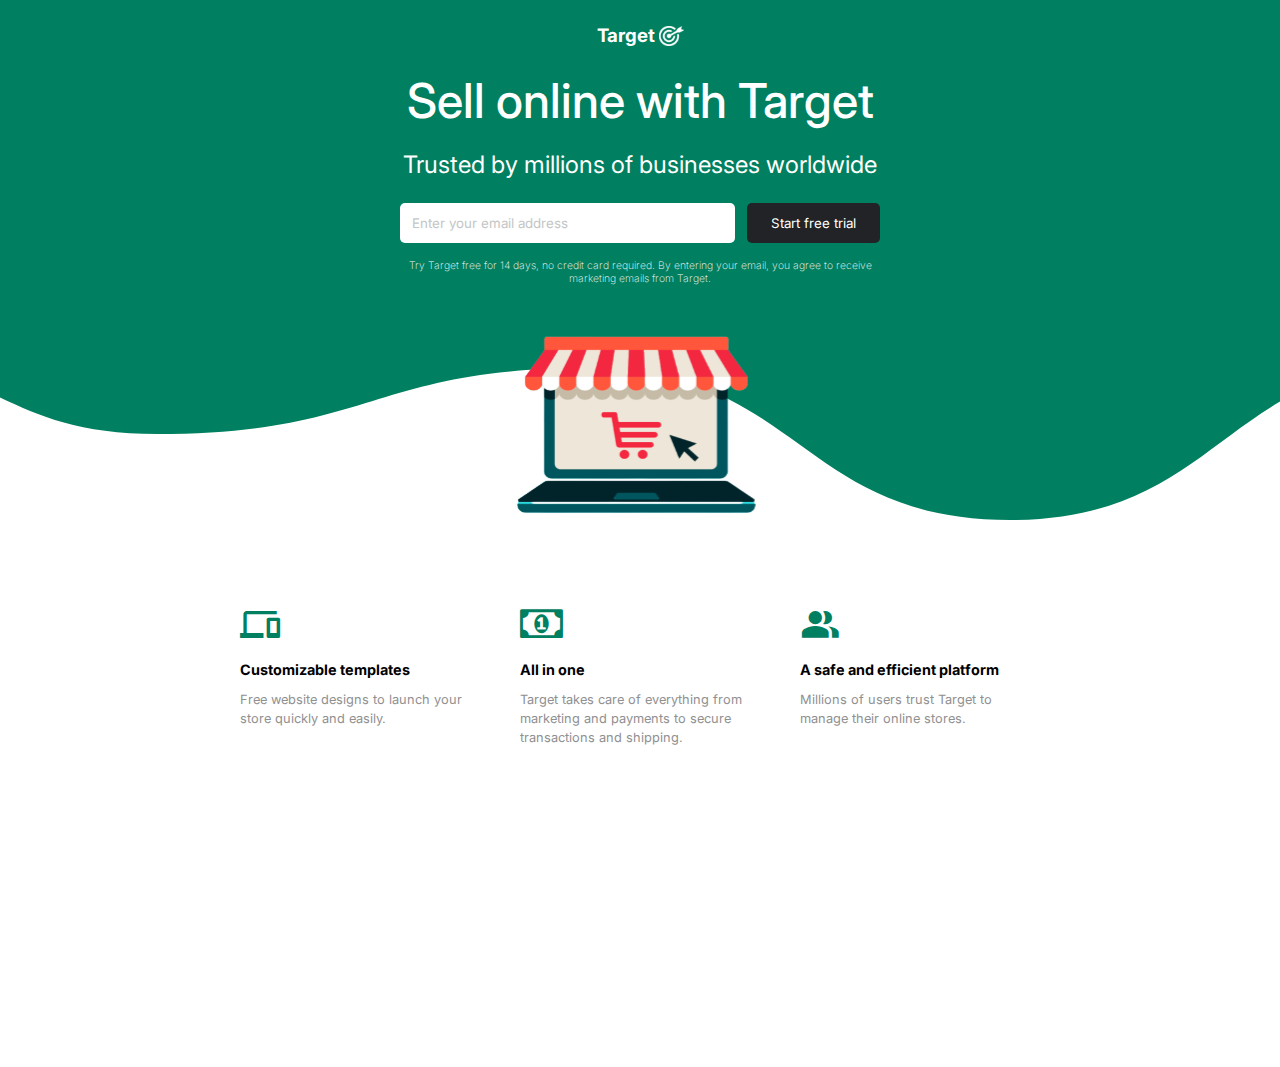
==== landing_page01/index.html @ 0d2db014 "feat: CSS da seção beneficios no conteudo principal" ====
<!DOCTYPE html>
<html lang="pt-br">
<head>
  <!-- Main Configs -->
  <meta charset="UTF-8">
  <meta name="viewport" content="width=device-width, initial-scale=1.0">
  <meta name="author" content="Rafael Queiroz">
  <meta name="description" content="Landing Page 01 criada para curso de Full Stack da Digital College">
  <title>Landing Page 01</title>

  <!-- Fonts -->
  <link rel="preconnect" href="https://fonts.googleapis.com">
  <link rel="preconnect" href="https://fonts.gstatic.com" crossorigin>
  <link href="https://fonts.googleapis.com/css2?family=Inter:wght@200;400;500;700&display=swap" rel="stylesheet">

  <!-- Styles -->
  <link rel="stylesheet" href="./assets/icons/style.css">
  <link rel="stylesheet" href="./assets/css/main.css">
</head>
<body>

  <!-- HEADER CONTENT -->
  <header>
    <div class="bg-container">
      <div class="maxWidth">
        <div class="header_mainLogo">
          <h3>Target</h3>
          <img src="./assets/images/logo_white.svg" alt="">
        </div>
        <h1>Sell online with Target</h1>
        <h2>Trusted by millions of businesses worldwide</h2>
        <div class="user_info">
          <input type="mail" id="header_usermail" placeholder="Enter your email address">
          <button class="cta header_btn">Start free trial</button>
        </div>
        <p class="header_subtitle">Try Target free for 14 days, no credit card required. By entering your email, you agree to receive marketing emails from Target.</p>
        <img src="./assets/images/heroBanner.svg" alt="A computer with a picture of a market cart on it" class="hero_banner">
      </div>
    </div>
  </header>

  <main>

    <!-- BENEFITS CONTENT -->
    <section class="main_maxWidth main_benefits">
      <div class="benefits_container">
        <div>
          <span class="icon-devices"></span>
        </div>
        <h3 class="benefits_title">Customizable templates</h3>
        <p class="benefits_text">Free website designs to launch your store quickly and easily.</p>
      </div>

      <div class="benefits_container">
        <div>
          <span class="icon-money"></span>
        </div>
        <h3 class="benefits_title">All in one</h3>
        <p class="benefits_text">Target takes care of everything from marketing and payments to secure transactions and shipping.</p>
      </div>

      <div class="benefits_container">
        <div>
          <span class="icon-people_alt"></span>
        </div>
        <h3 class="benefits_title">A safe and efficient platform</h3>
        <p class="benefits_text">Millions of users trust Target to manage their online stores.</p>
      </div>
    </section>
  </main>
</body>
</html>
---- landing_page01/assets/icons/style.css ----
@font-face {
  font-family: 'icomoon';
  src:  url('fonts/icomoon.eot?i6n0c3');
  src:  url('fonts/icomoon.eot?i6n0c3#iefix') format('embedded-opentype'),
    url('fonts/icomoon.ttf?i6n0c3') format('truetype'),
    url('fonts/icomoon.woff?i6n0c3') format('woff'),
    url('fonts/icomoon.svg?i6n0c3#icomoon') format('svg');
  font-weight: normal;
  font-style: normal;
  font-display: block;
}

[class^="icon-"], [class*=" icon-"] {
  /* use !important to prevent issues with browser extensions that change fonts */
  font-family: 'icomoon' !important;
  speak: never;
  font-style: normal;
  font-weight: normal;
  font-variant: normal;
  text-transform: none;
  line-height: 1;

  /* Better Font Rendering =========== */
  -webkit-font-smoothing: antialiased;
  -moz-osx-font-smoothing: grayscale;
}

.icon-money:before {
  content: "\e900";
}
.icon-people_alt:before {
  content: "\e901";
}
.icon-devices:before {
  content: "\e902";
}
.icon-phonelink:before {
  content: "\e902";
}
---- landing_page01/assets/css/main.css ----
:root {
  --primary-color: #008060;
  --secondary-color: #212326;
  --tertiary-color: #ffffff;
}

* {
  font-family: "Inter", sans-serif;
  box-sizing: border-box;
  padding: 0;
  margin: 0;
}

body {
  margin-bottom: 20rem;
}

.maxWidth {
  max-width: 40rem;
  margin: auto;
}

.main_maxWidth {
  max-width: 50rem;
  margin: auto;
}

h1 {
  font-size: 3em;
  font-weight: 500;
  margin-bottom: 1.25rem;
}

h2 {
  font-weight: 400;
  margin-bottom: 1.5rem;
}

.cta {
  padding: 0.75rem 1.5rem;
  border-radius: 5px;
  border: none;
  color: var(--tertiary-color);
  cursor: pointer;
}

.cta:hover {
  background-color: color-mix(
    in srgb,
    var(--secondary-color),
    var(--tertiary-color) 15%
  );
}

.cta:active {
  background-color: color-mix(
    in srgb,
    var(--secondary-color),
    var(--tertiary-color) 5%
  );
}

/* HEADER -------------------------------------------------------- */

.bg-container {
  top: -2px;
  background-image: url('data:image/svg+xml;utf8,<svg viewBox="0 0 1519 500" xmlns="http://www.w3.org/2000/svg" xmlns:xlink="http://www.w3.org/1999/xlink"><path fill="rgba(0, 128, 96, 1)" d="M 0 345 C 149.5 345 149.5 414 299 414 L 299 414 L 299 0 L 0 0 Z" stroke-width="0"></path> <path fill="rgba(0, 128, 96, 1)" d="M 298 414 C 504 414 504 351 710 351 L 710 351 L 710 0 L 298 0 Z" stroke-width="0"></path> <path fill="rgba(0, 128, 96, 1)" d="M 709 351 C 911 351 911 496 1113 496 L 1113 496 L 1113 0 L 709 0 Z" stroke-width="0"></path><path fill="rgba(0, 128, 96, 1)" d="M 1112 496 C 1315.5 496 1315.5 345 1519 345 L 1519 345 L 1519 0 L 1112 0 Z" stroke-width="0"></path></svg>');
  max-width: 1540px;
  margin: auto;
  background-size: cover;
  background-position: top center;
  background-repeat: no-repeat;
}

header {
  text-align: center;
  color: var(--tertiary-color);
}

.header_mainLogo {
  display: flex;
  align-items: center;
  justify-content: center;
  padding: 1.5rem;
  gap: 0.25em;
}

.header_mainLogo img {
  display: inline-block;
  height: 1.25rem;
}

.user_info {
  display: flex;
  max-width: 75%;
  margin: auto;
  gap: 0.75rem;
  margin-bottom: 1rem;
}

#header_usermail {
  flex-grow: 1;
  padding: 0.5rem 0.75rem;
  outline: none;
  border: none;
  border-radius: 5px;
}

input::placeholder {
  color: #c4c6c6;
}

.header_btn {
  background-color: var(--secondary-color);
}

.header_subtitle {
  max-width: 75%;
  margin: auto;
  font-size: 0.65em;
  font-weight: 200;
  margin-bottom: 3rem;
}

.hero_banner {
  display: block;
  width: 50%;
  margin: auto;
}

/* MAIN -------------------------------------------------------- */
/* BENEFITS -------------------------------------------------------- */

.main_benefits {
  display: flex;
  gap: 2.5rem;
  margin-top: 5rem;
}

.main_benefits > .benefits_container {
  flex: 1 0 0%;
}

span[class^="icon-"] {
  font-size: 2.5rem;
  color: var(--primary-color);
}

.benefits_title {
  font-size: 0.9rem;
  margin: 1rem 0 0.75rem;
}

.benefits_text {
  font-size: 0.8rem;
  color: #8f9091;
  line-height: 1.5;
}
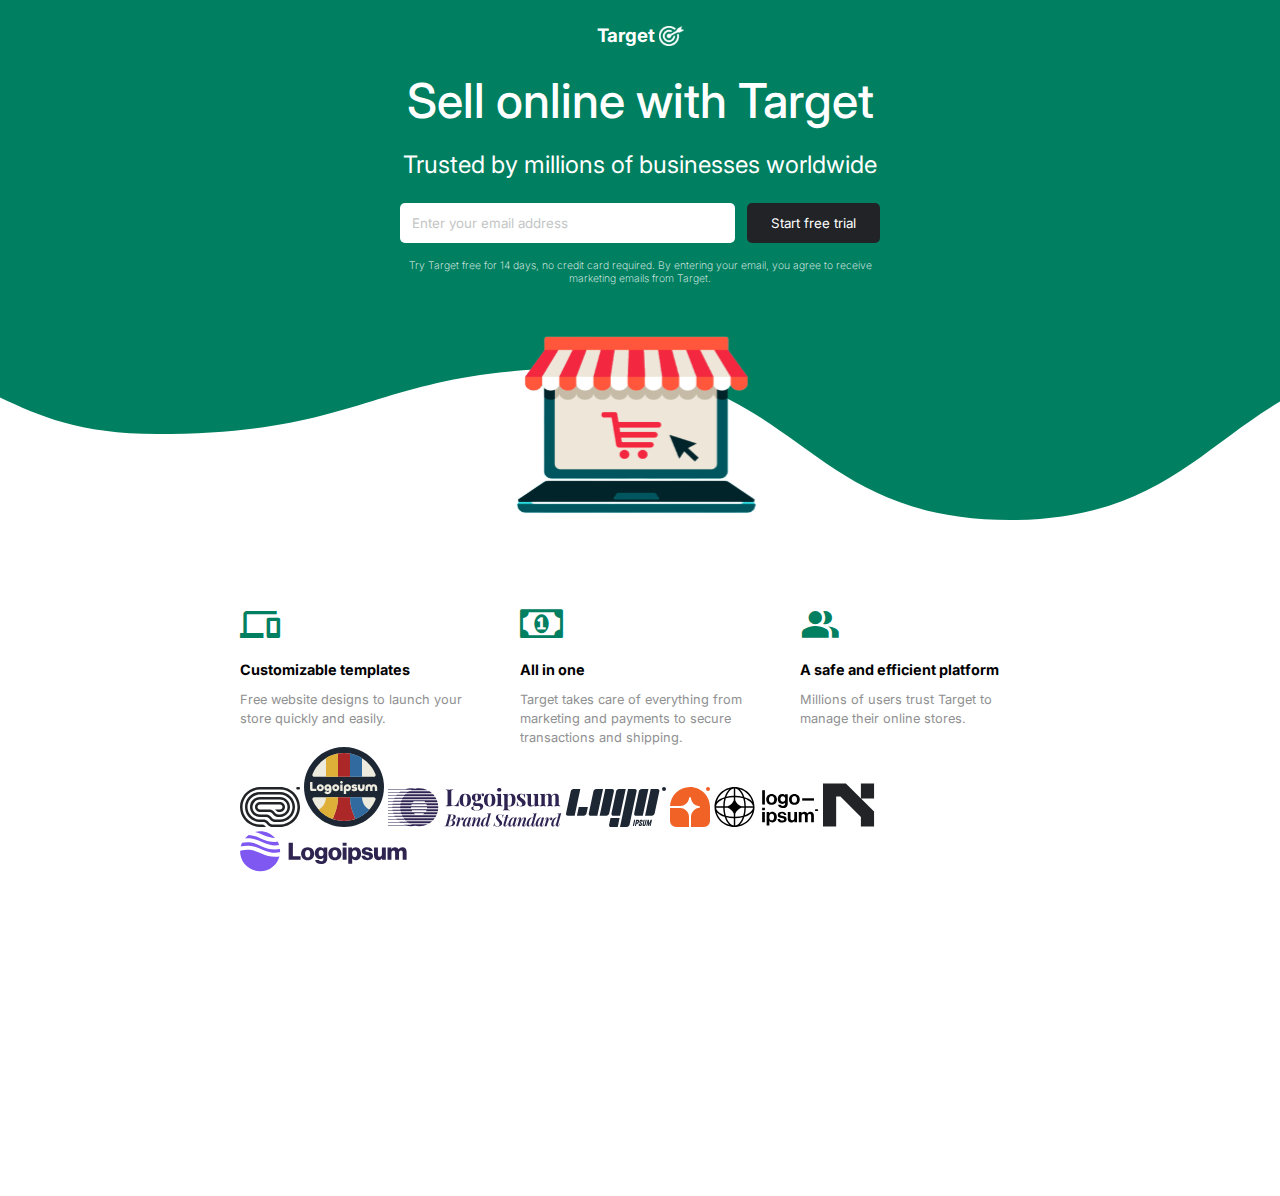
==== commit 89bb6320: "feat: HTML do conteudo principal, seção parceiros" ====
--- a/landing_page01/index.html
+++ b/landing_page01/index.html
@@ -67,6 +67,20 @@
         <p class="benefits_text">Millions of users trust Target to manage their online stores.</p>
       </div>
     </section>
+
+    <!-- PARTNERS LOGOS -->
+    <section class="main_maxWidth">
+      <div class="main_partners">
+        <img src="./assets/images/random_logo_1.svg" alt="" class="partners_logo">
+        <img src="./assets/images/random_logo_2.svg" alt="" class="partners_logo">
+        <img src="./assets/images/random_logo_3.svg" alt="" class="partners_logo">
+        <img src="./assets/images/random_logo_4.svg" alt="" class="partners_logo">
+        <img src="./assets/images/random_logo_5.svg" alt="" class="partners_logo">
+        <img src="./assets/images/random_logo_6.svg" alt="" class="partners_logo">
+        <img src="./assets/images/random_logo_7.svg" alt="" class="partners_logo">
+        <img src="./assets/images/random_logo_8.svg" alt="" class="partners_logo">
+      </div>
+    </section>
   </main>
 </body>
 </html>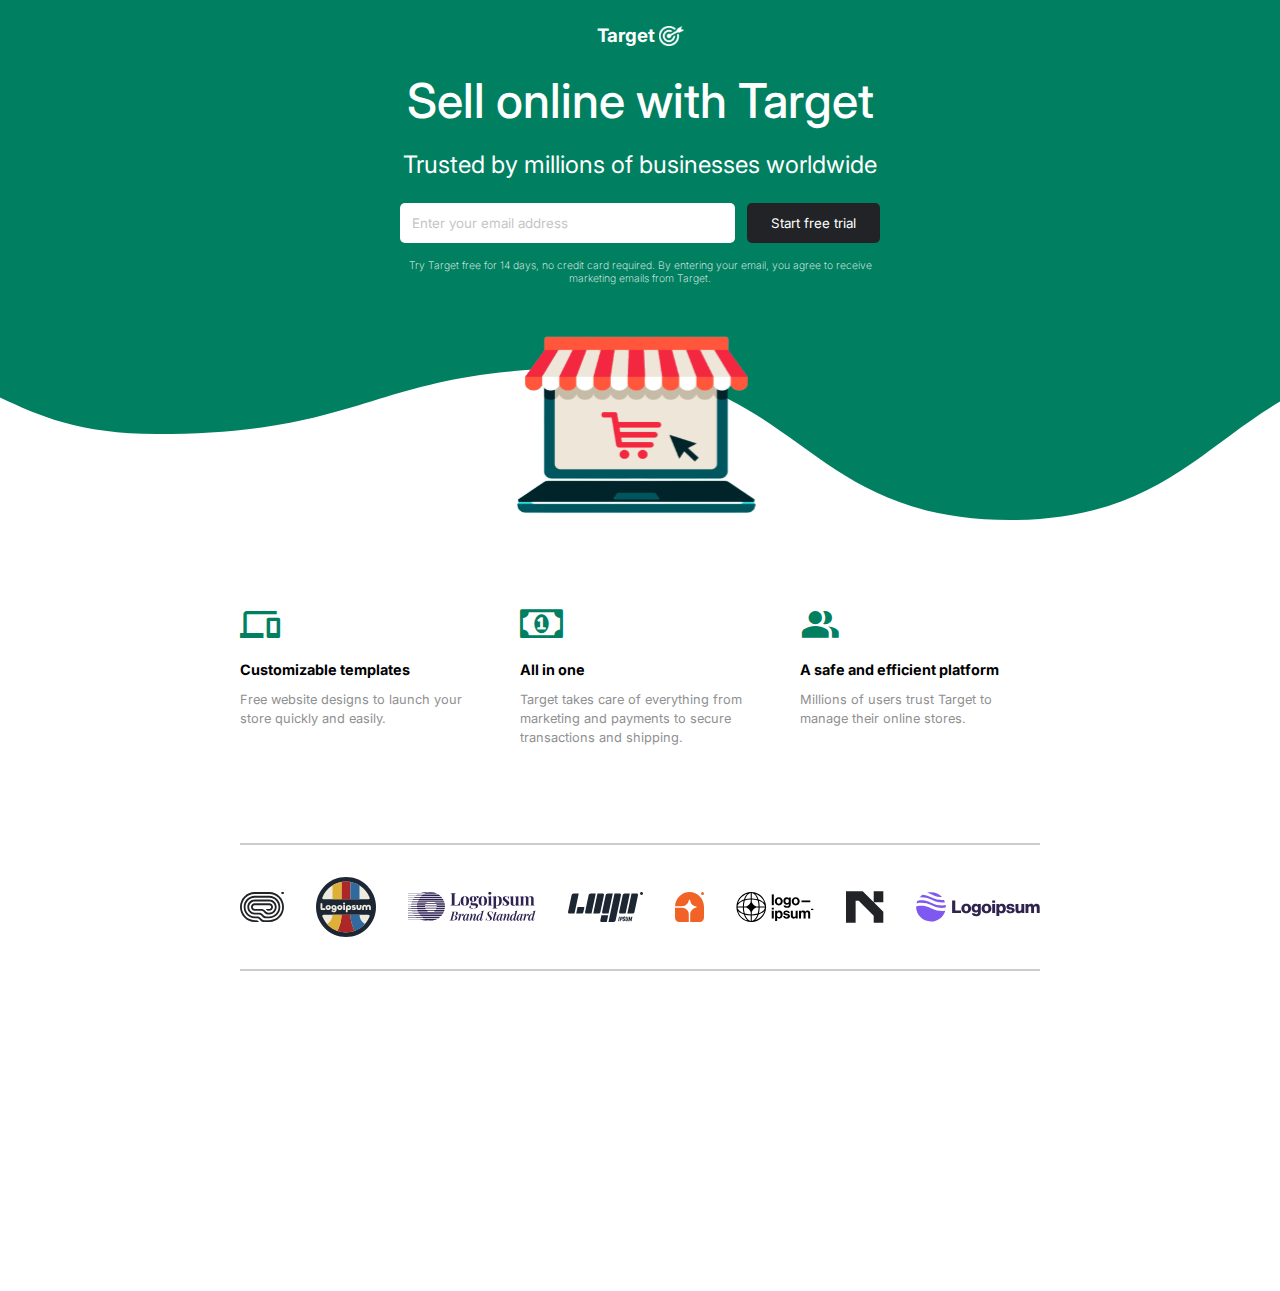
==== commit 580cfeef: "feat: CSS do conteudo principal, seção parceiros" ====
--- a/landing_page01/index.html
+++ b/landing_page01/index.html
@@ -69,16 +69,32 @@
     </section>
 
     <!-- PARTNERS LOGOS -->
-    <section class="main_maxWidth">
+    <section class="main_maxWidth partners_container">
       <div class="main_partners">
-        <img src="./assets/images/random_logo_1.svg" alt="" class="partners_logo">
-        <img src="./assets/images/random_logo_2.svg" alt="" class="partners_logo">
-        <img src="./assets/images/random_logo_3.svg" alt="" class="partners_logo">
-        <img src="./assets/images/random_logo_4.svg" alt="" class="partners_logo">
-        <img src="./assets/images/random_logo_5.svg" alt="" class="partners_logo">
-        <img src="./assets/images/random_logo_6.svg" alt="" class="partners_logo">
-        <img src="./assets/images/random_logo_7.svg" alt="" class="partners_logo">
-        <img src="./assets/images/random_logo_8.svg" alt="" class="partners_logo">
+        <div class="partner_content">
+          <img src="./assets/images/random_logo_1.svg" alt="" class="partners_logo">
+        </div>
+        <div class="partner_content">
+          <img src="./assets/images/random_logo_2.svg" alt="" class="partners_logo">
+        </div>
+        <div class="partner_content">
+          <img src="./assets/images/random_logo_3.svg" alt="" class="partners_logo">
+        </div>
+        <div class="partner_content">
+          <img src="./assets/images/random_logo_4.svg" alt="" class="partners_logo">
+        </div>
+        <div class="partner_content">
+          <img src="./assets/images/random_logo_5.svg" alt="" class="partners_logo">
+        </div>
+        <div class="partner_content">
+          <img src="./assets/images/random_logo_6.svg" alt="" class="partners_logo">
+        </div>
+        <div class="partner_content">
+          <img src="./assets/images/random_logo_7.svg" alt="" class="partners_logo">
+        </div>
+        <div class="partner_content">
+          <img src="./assets/images/random_logo_8.svg" alt="" class="partners_logo">
+        </div>
       </div>
     </section>
   </main>
--- a/landing_page01/assets/css/main.css
+++ b/landing_page01/assets/css/main.css
@@ -156,3 +156,28 @@
   color: #8f9091;
   line-height: 1.5;
 }
+
+/* PARTNERS -------------------------------------------------------- */
+
+.partners_container {
+  border-top: 2px solid #ccc;
+  border-bottom: 2px solid #ccc;
+  margin-top: 6rem;
+}
+
+.main_partners {
+  display: flex;
+  gap: 2rem;
+  align-items: center;
+  justify-content: space-between;
+  padding: 2rem 0;
+}
+
+.partner_content img {
+  display: block;
+  width: 100%;
+}
+
+.main_partners > .partner_content {
+  flex: 0 1 auto;
+}
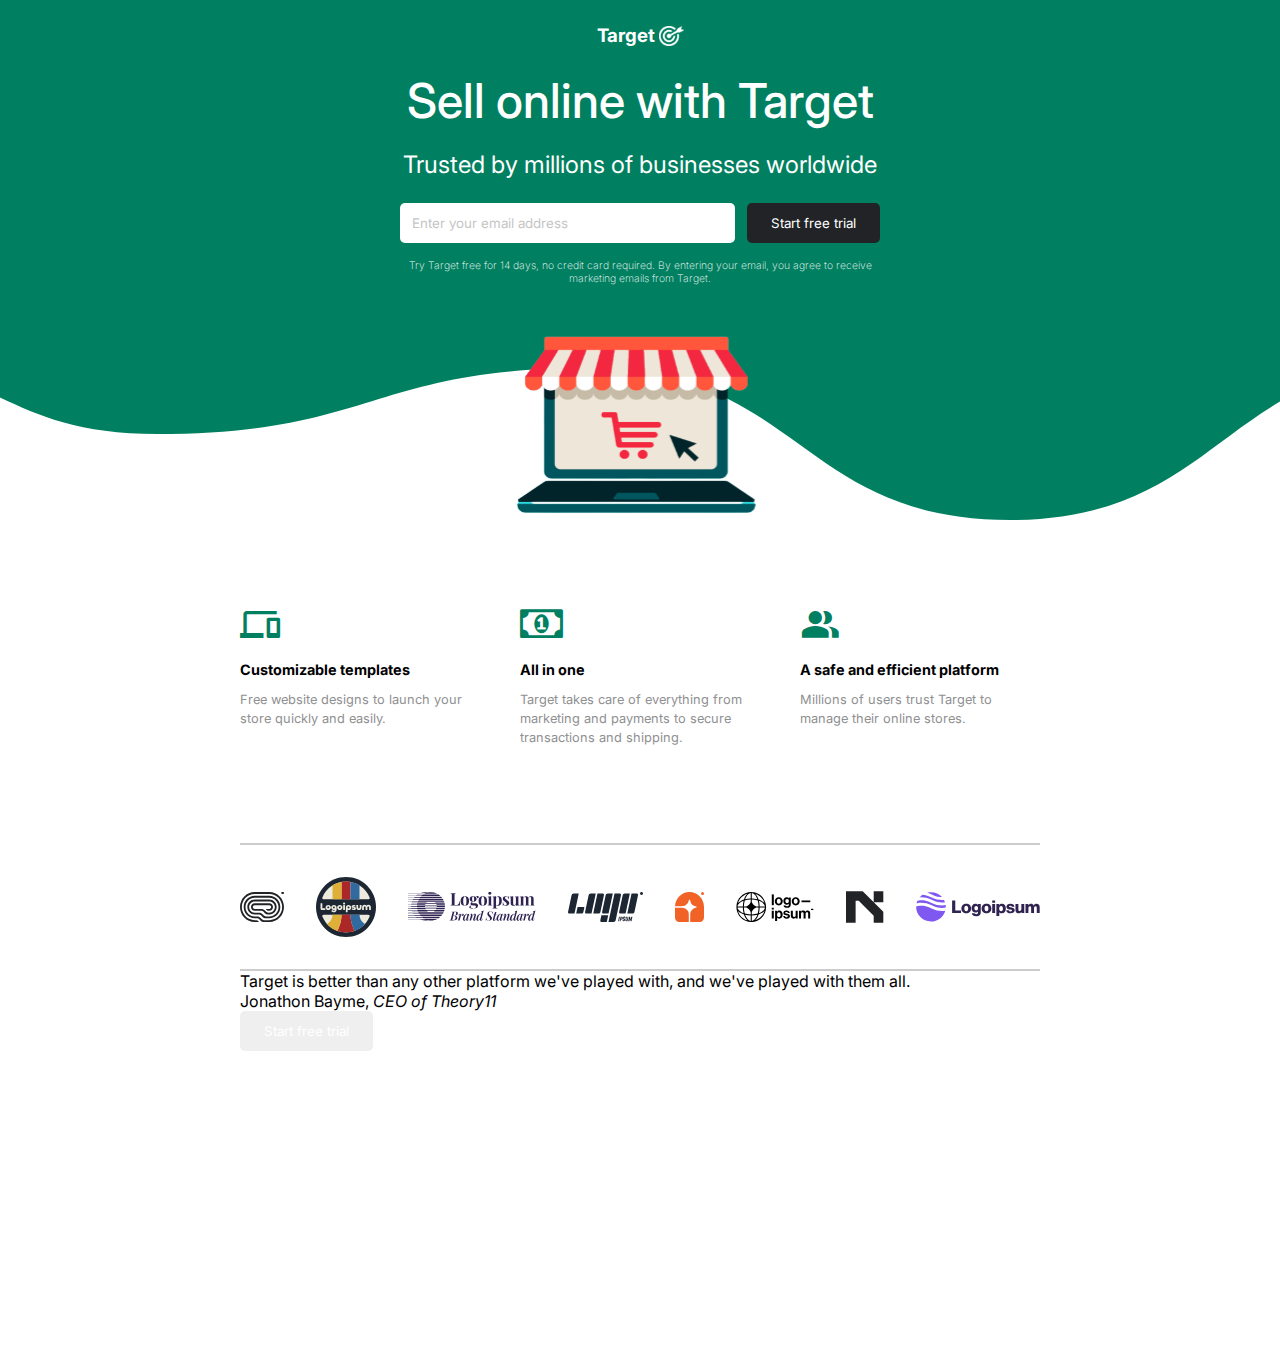
==== commit a5476184: "feat: HTML do conteudo principal, seção testemunhos" ====
--- a/landing_page01/index.html
+++ b/landing_page01/index.html
@@ -97,6 +97,16 @@
         </div>
       </div>
     </section>
+
+    <!-- TESTIMONIALS -->
+    <section class="main_maxWidth">
+      <blockquote>
+        <p>Target is better than any other platform we've played with, and we've played with them all.</p>
+        <footer>Jonathon Bayme, <cite>CEO of Theory11</cite></footer>
+      </blockquote>
+
+      <button class="cta testimonial_btn">Start free trial</button>
+    </section>
   </main>
 </body>
 </html>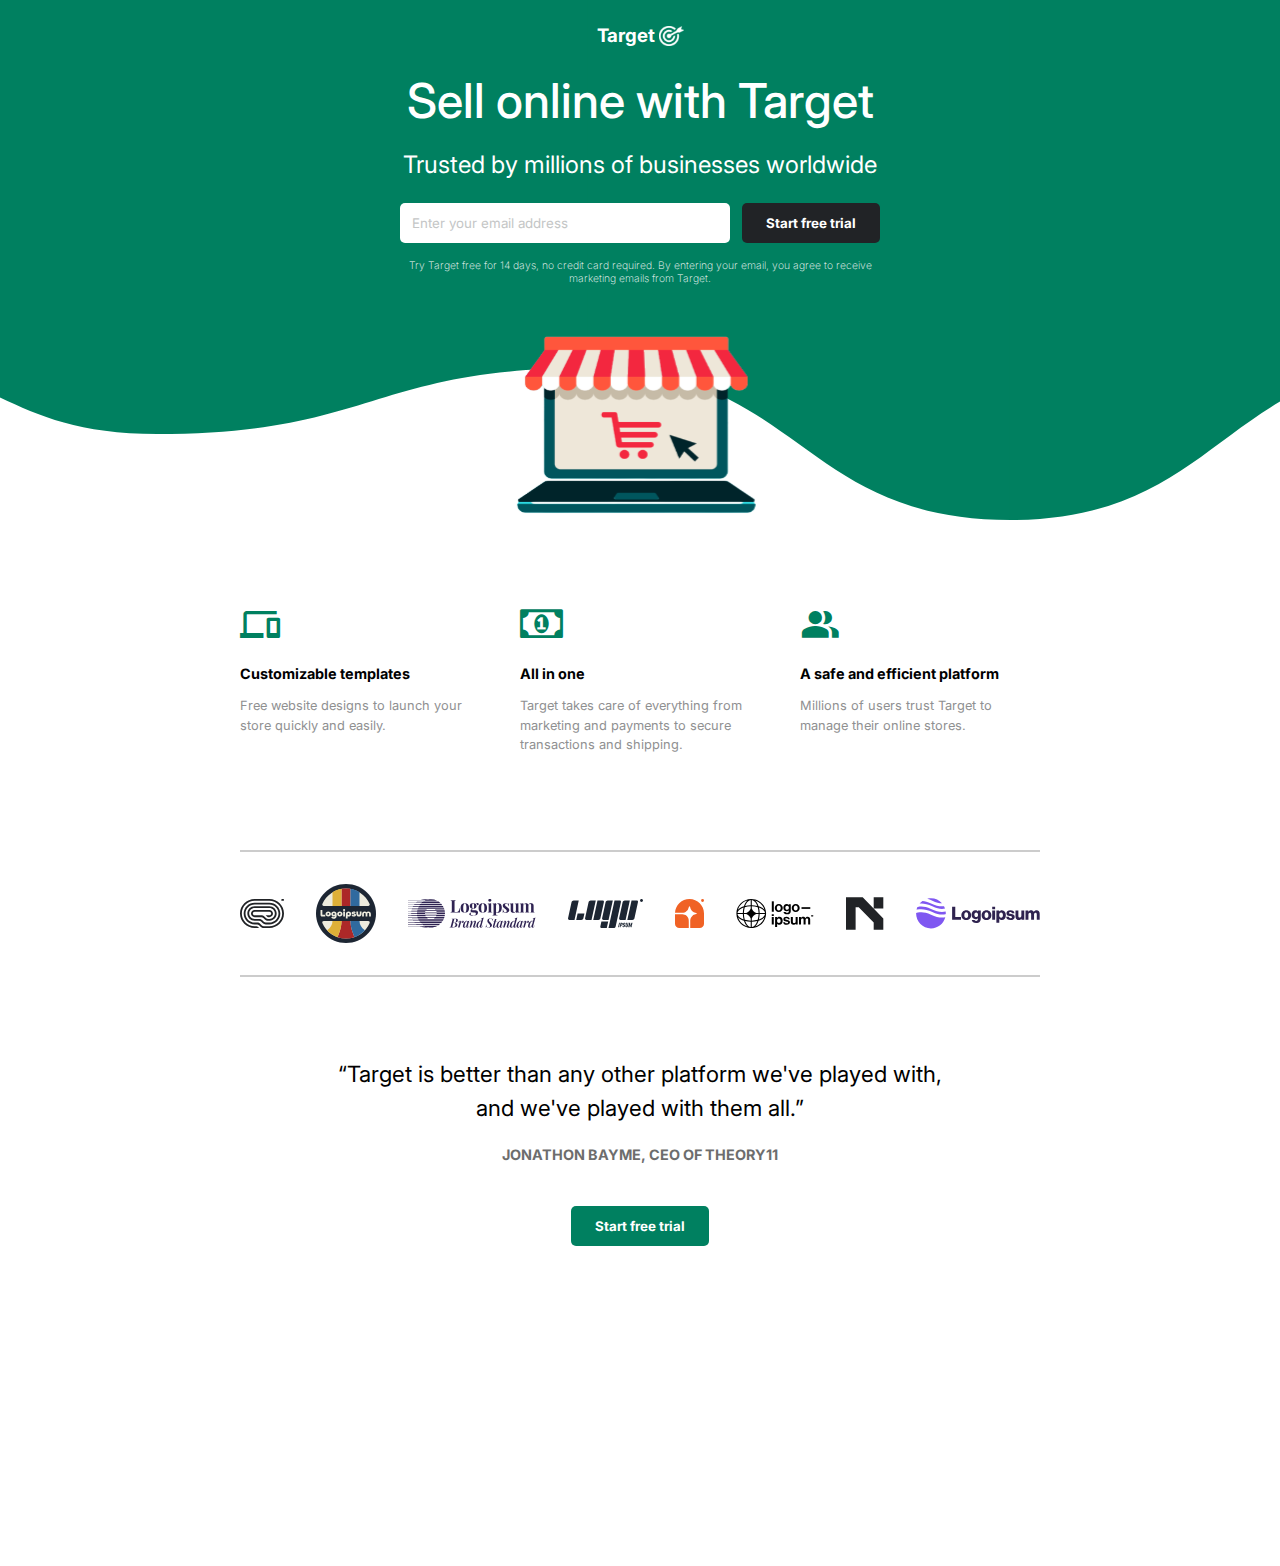
==== commit 6ec60f29: "feat: CSS conteudo principal, seção testemunhos" ====
--- a/landing_page01/index.html
+++ b/landing_page01/index.html
@@ -99,7 +99,7 @@
     </section>
 
     <!-- TESTIMONIALS -->
-    <section class="main_maxWidth">
+    <section class="main_maxWidth main_testimonials">
       <blockquote>
         <p>Target is better than any other platform we've played with, and we've played with them all.</p>
         <footer>Jonathon Bayme, <cite>CEO of Theory11</cite></footer>
--- a/landing_page01/assets/css/main.css
+++ b/landing_page01/assets/css/main.css
@@ -42,6 +42,7 @@
   border: none;
   color: var(--tertiary-color);
   cursor: pointer;
+  font-weight: bold;
 }
 
 .cta:hover {
@@ -131,6 +132,10 @@
 /* MAIN -------------------------------------------------------- */
 /* BENEFITS -------------------------------------------------------- */
 
+main {
+  line-height: 1.5;
+}
+
 .main_benefits {
   display: flex;
   gap: 2.5rem;
@@ -154,7 +159,6 @@
 .benefits_text {
   font-size: 0.8rem;
   color: #8f9091;
-  line-height: 1.5;
 }
 
 /* PARTNERS -------------------------------------------------------- */
@@ -181,3 +185,42 @@
 .main_partners > .partner_content {
   flex: 0 1 auto;
 }
+
+/* TESTIMONIALS -------------------------------------------------------- */
+
+.main_testimonials {
+  margin-top: 5rem;
+  max-width: 40rem;
+}
+
+blockquote {
+  text-align: center;
+  font-size: 1.4rem;
+}
+
+blockquote p::before {
+  content: "\201C";
+}
+
+blockquote p::after {
+  content: "\201D";
+}
+
+blockquote footer {
+  text-transform: uppercase;
+  font-size: 0.9rem;
+  font-weight: bold;
+  color: #6d6d6d;
+  margin-top: 1.25rem;
+  margin-bottom: 2.5rem;
+}
+
+cite {
+  font-style: normal;
+}
+
+.testimonial_btn {
+  display: block;
+  margin: 0 auto 4rem;
+  background-color: var(--primary-color);
+}
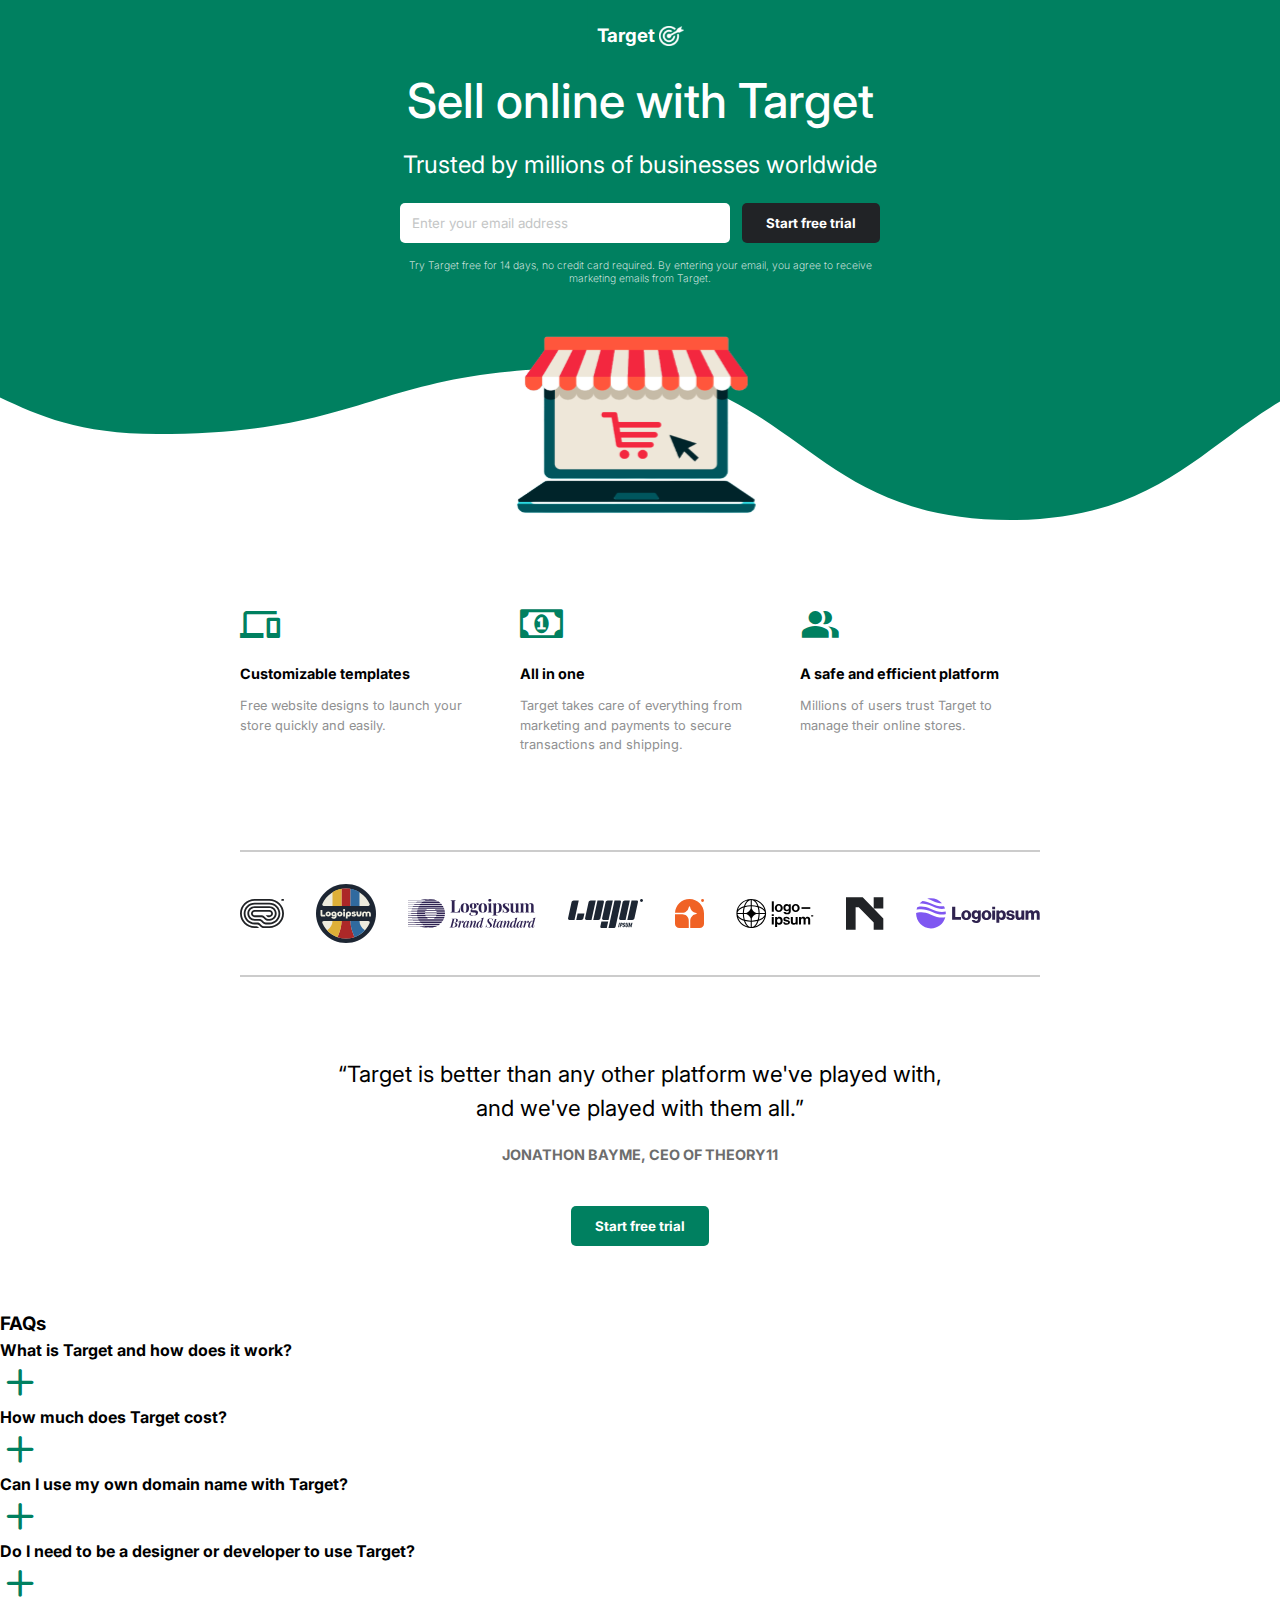
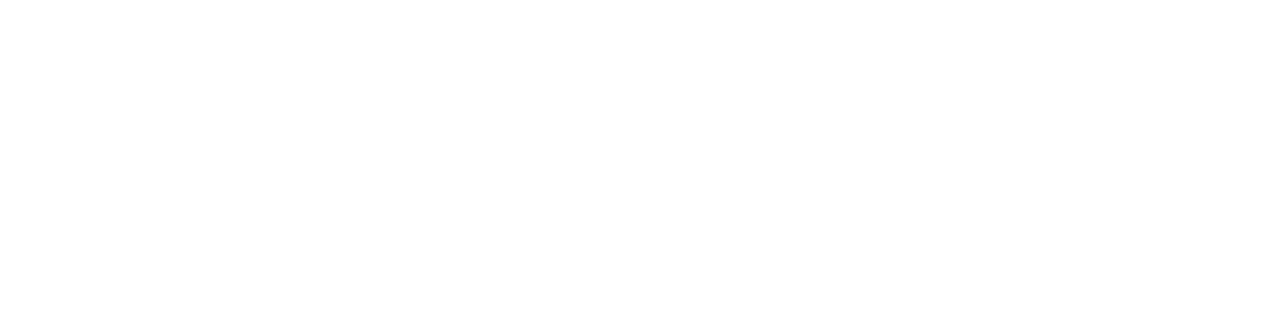
==== commit 89e908ac: "feat: HTML conteudo principal, seção duvidas frequentes. Icone adicional para duvidas." ====
--- a/landing_page01/index.html
+++ b/landing_page01/index.html
@@ -107,6 +107,40 @@
 
       <button class="cta testimonial_btn">Start free trial</button>
     </section>
+
+    <!-- FREQUENTLY QUESTIONS -->
+    <div class="questionsbg-container">
+      <section class="questions_maxWidth">
+        <h3 class="faq_title">FAQs</h3>
+        <div class="questions_content">
+          <h4 class="question_title">What is Target and how does it work?</h4>
+          <p>
+            <span class="icon-plus"></span>
+          </p>
+        </div>
+
+        <div class="questions_content">
+          <h4 class="question_title">How much does Target cost?</h4>
+          <p>
+            <span class="icon-plus"></span>
+          </p>
+        </div>
+
+        <div class="questions_content">
+          <h4 class="question_title">Can I use my own domain name with Target?</h4>
+          <p>
+            <span class="icon-plus"></span>
+          </p>
+        </div>
+
+        <div class="questions_content">
+          <h4 class="question_title">Do I need to be a designer or developer to use Target?</h4>
+          <p>
+            <span class="icon-plus"></span>
+          </p>
+        </div>
+      </section>
+    </div>
   </main>
 </body>
 </html>--- a/landing_page01/assets/icons/style.css
+++ b/landing_page01/assets/icons/style.css
@@ -1,10 +1,10 @@
 @font-face {
   font-family: 'icomoon';
-  src:  url('fonts/icomoon.eot?i6n0c3');
-  src:  url('fonts/icomoon.eot?i6n0c3#iefix') format('embedded-opentype'),
-    url('fonts/icomoon.ttf?i6n0c3') format('truetype'),
-    url('fonts/icomoon.woff?i6n0c3') format('woff'),
-    url('fonts/icomoon.svg?i6n0c3#icomoon') format('svg');
+  src:  url('fonts/icomoon.eot?dkud1t');
+  src:  url('fonts/icomoon.eot?dkud1t#iefix') format('embedded-opentype'),
+    url('fonts/icomoon.ttf?dkud1t') format('truetype'),
+    url('fonts/icomoon.woff?dkud1t') format('woff'),
+    url('fonts/icomoon.svg?dkud1t#icomoon') format('svg');
   font-weight: normal;
   font-style: normal;
   font-display: block;
@@ -25,15 +25,18 @@
   -moz-osx-font-smoothing: grayscale;
 }
 
-.icon-money:before {
-  content: "\e900";
+.icon-plus:before {
+  content: "\e90c";
 }
 .icon-people_alt:before {
-  content: "\e901";
+  content: "\e90b";
 }
 .icon-devices:before {
-  content: "\e902";
+  content: "\e906";
 }
 .icon-phonelink:before {
-  content: "\e902";
+  content: "\e906";
 }
+.icon-money:before {
+  content: "\e90a";
+}
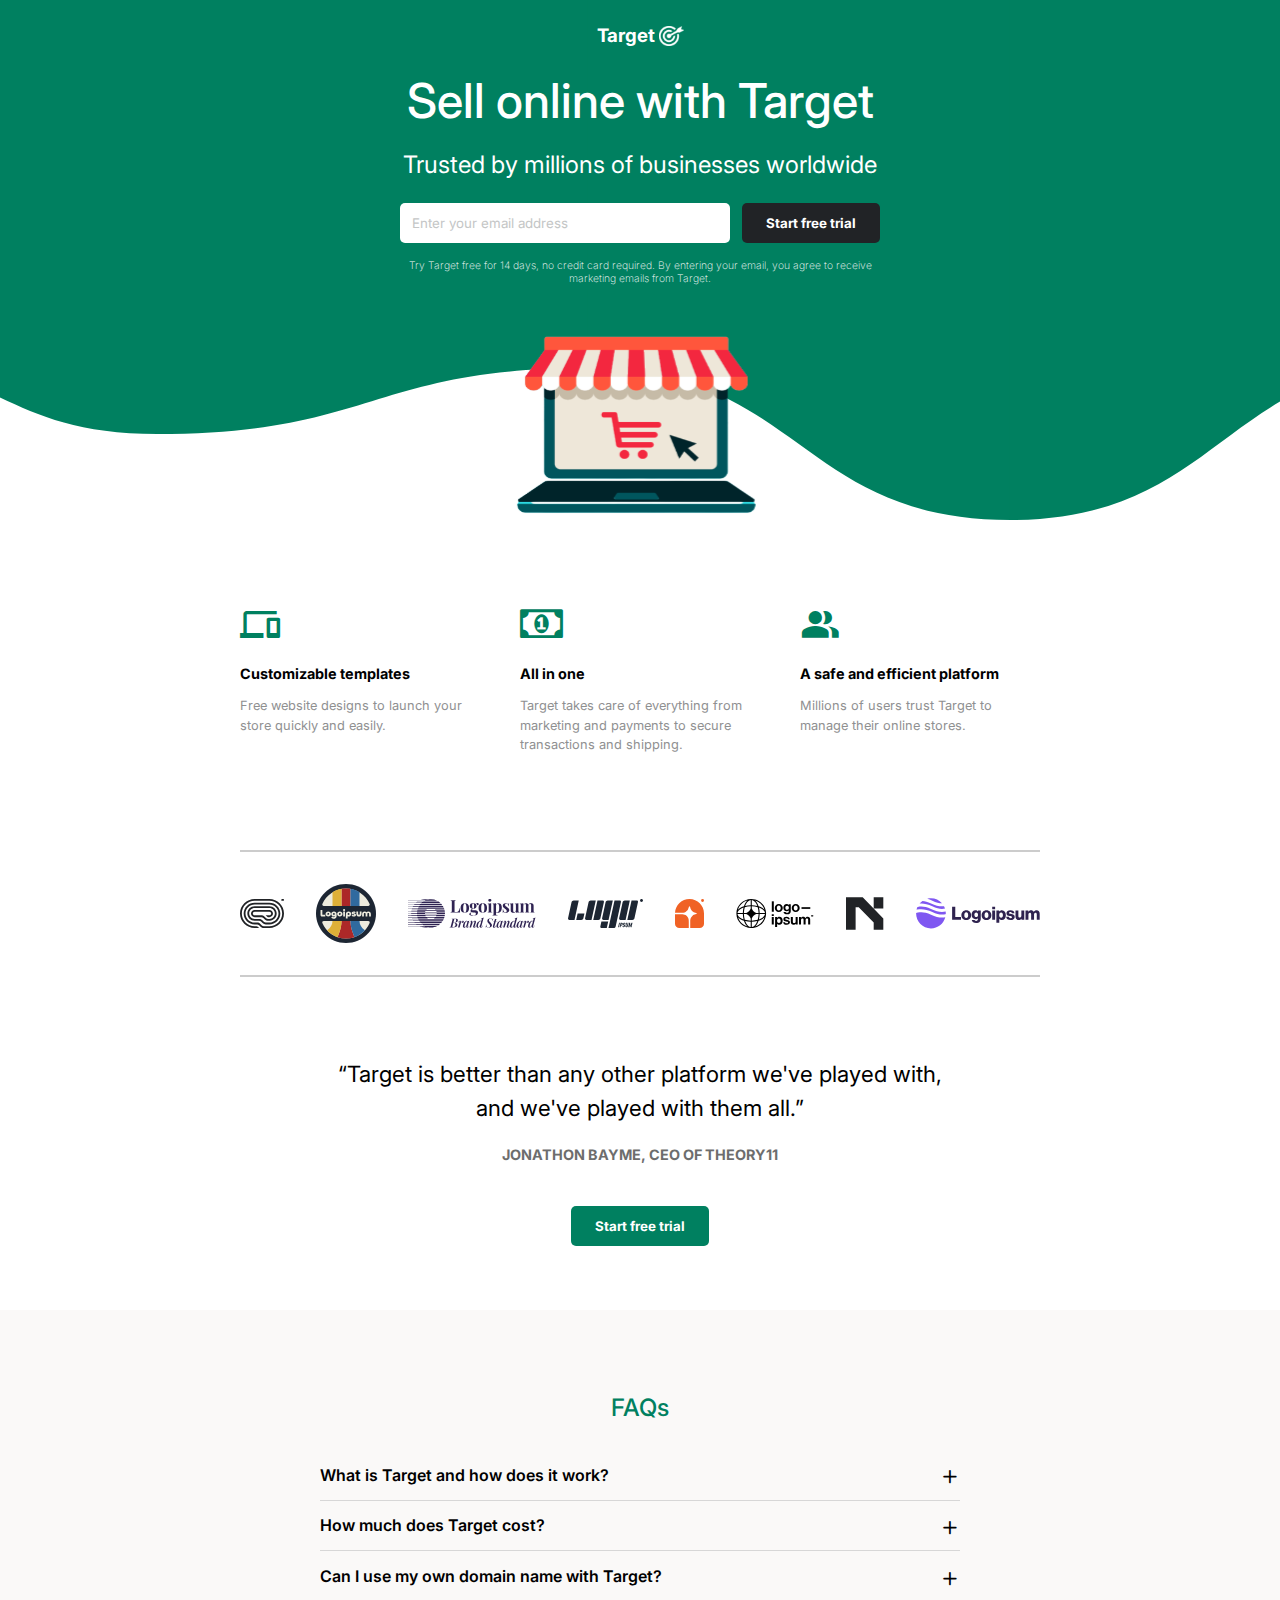
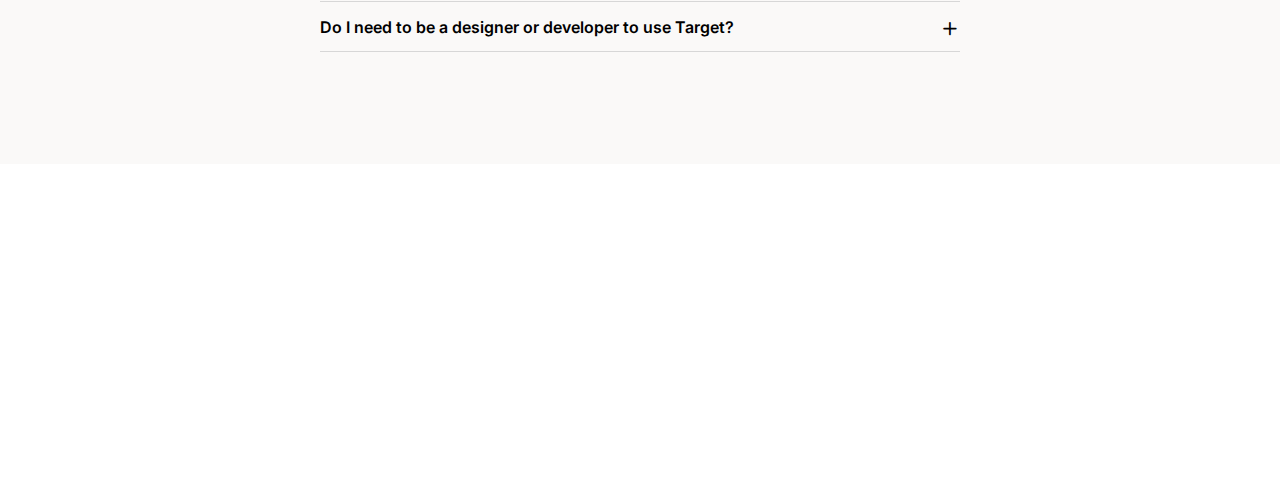
==== commit 58d5016e: "feat: CSS conteudo principal, seção duvidas frequentes" ====
--- a/landing_page01/index.html
+++ b/landing_page01/index.html
@@ -11,7 +11,7 @@
   <!-- Fonts -->
   <link rel="preconnect" href="https://fonts.googleapis.com">
   <link rel="preconnect" href="https://fonts.gstatic.com" crossorigin>
-  <link href="https://fonts.googleapis.com/css2?family=Inter:wght@200;400;500;700&display=swap" rel="stylesheet">
+  <link href="https://fonts.googleapis.com/css2?family=Inter:wght@200;400;500;600;700&display=swap" rel="stylesheet">
 
   <!-- Styles -->
   <link rel="stylesheet" href="./assets/icons/style.css">
--- a/landing_page01/assets/css/main.css
+++ b/landing_page01/assets/css/main.css
@@ -224,3 +224,43 @@
   margin: 0 auto 4rem;
   background-color: var(--primary-color);
 }
+
+/* QUESTIONS -------------------------------------------------------- */
+
+.questionsbg-container {
+  background-color: #faf9f8;
+  padding-top: 5rem;
+  padding-bottom: 7rem;
+}
+
+.faq_title {
+  text-align: center;
+  font-size: 1.5rem;
+  margin-bottom: 1.5rem;
+  color: var(--primary-color);
+  font-weight: 500;
+}
+
+.questions_content {
+  display: flex;
+  align-items: center;
+  justify-content: space-between;
+  border-bottom: 1px solid #d7d7d7;
+  padding-bottom: 0.8rem;
+  padding-top: 0.8rem;
+}
+
+.question_title {
+  font-weight: 600;
+}
+
+.questions_maxWidth {
+  max-width: 40rem;
+  margin: auto;
+}
+
+span[class="icon-plus"] {
+  font-size: 1.25rem;
+  color: inherit;
+  vertical-align: middle;
+}
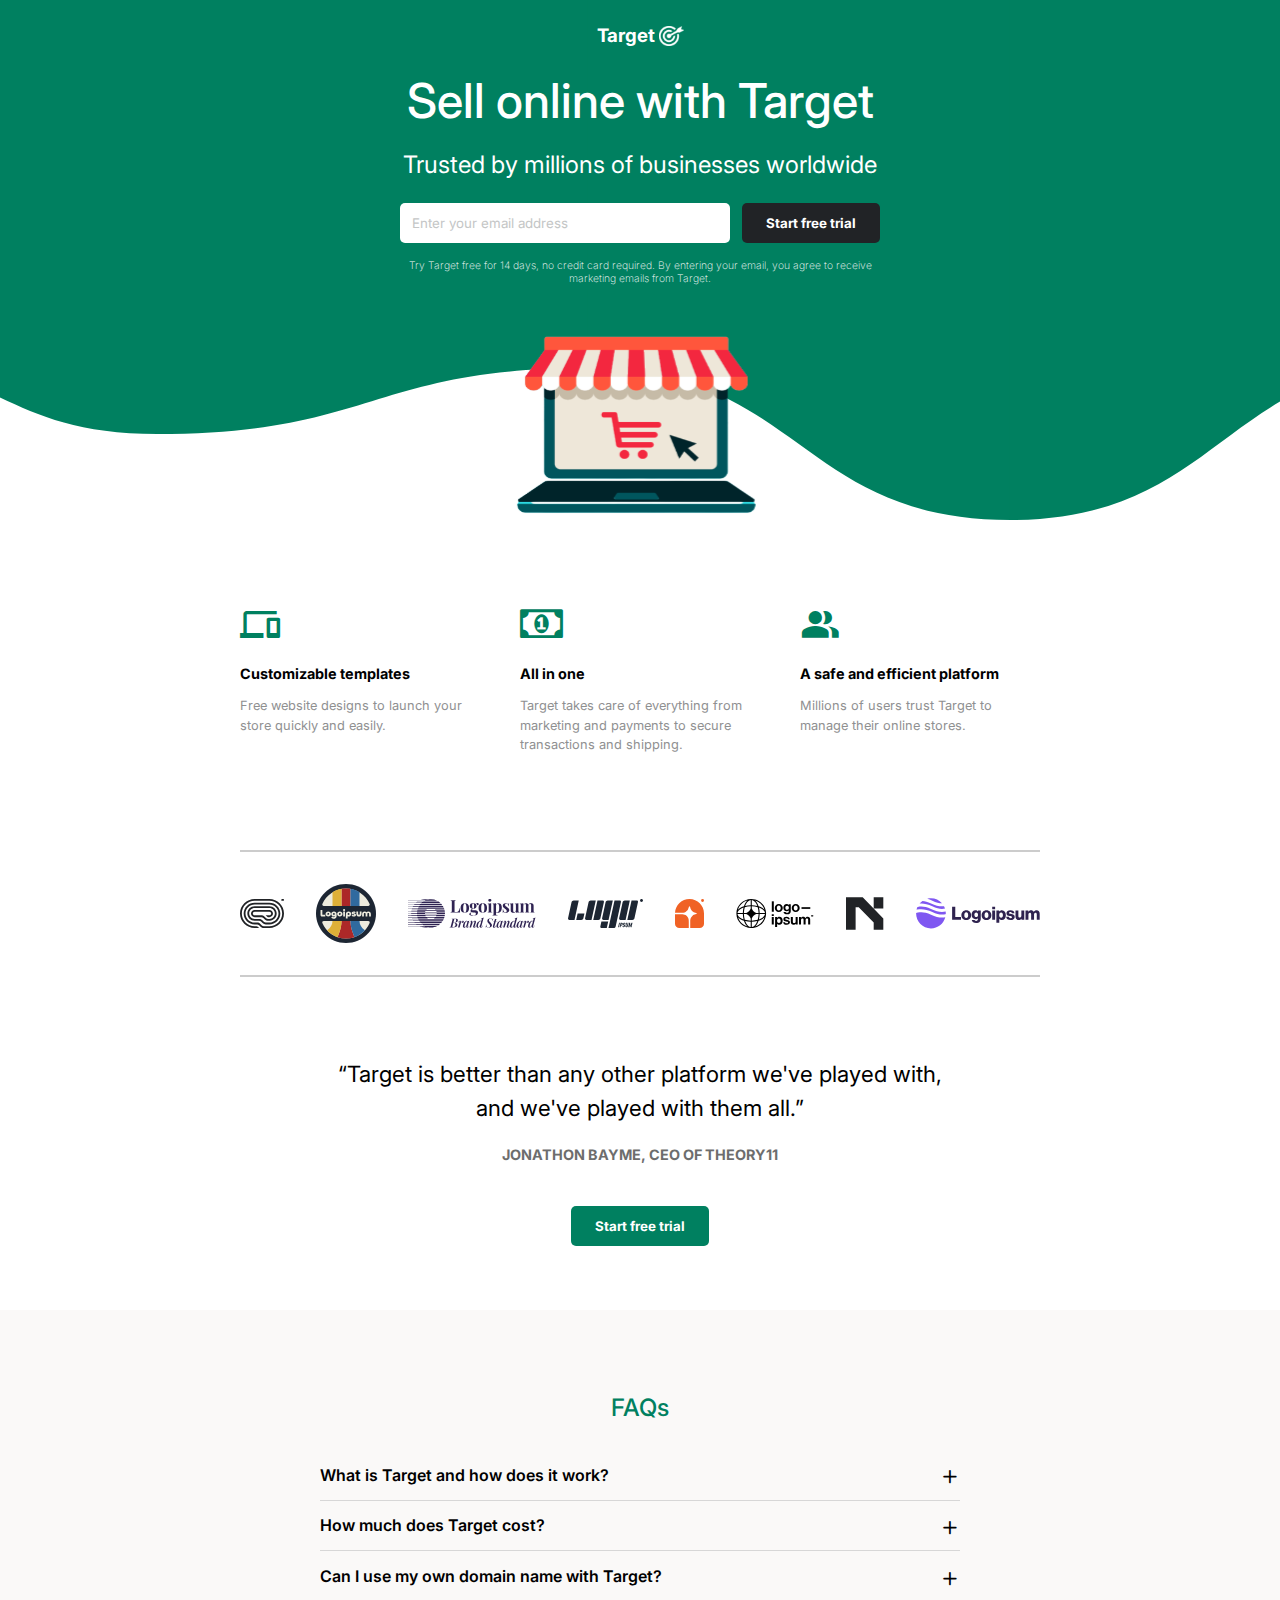
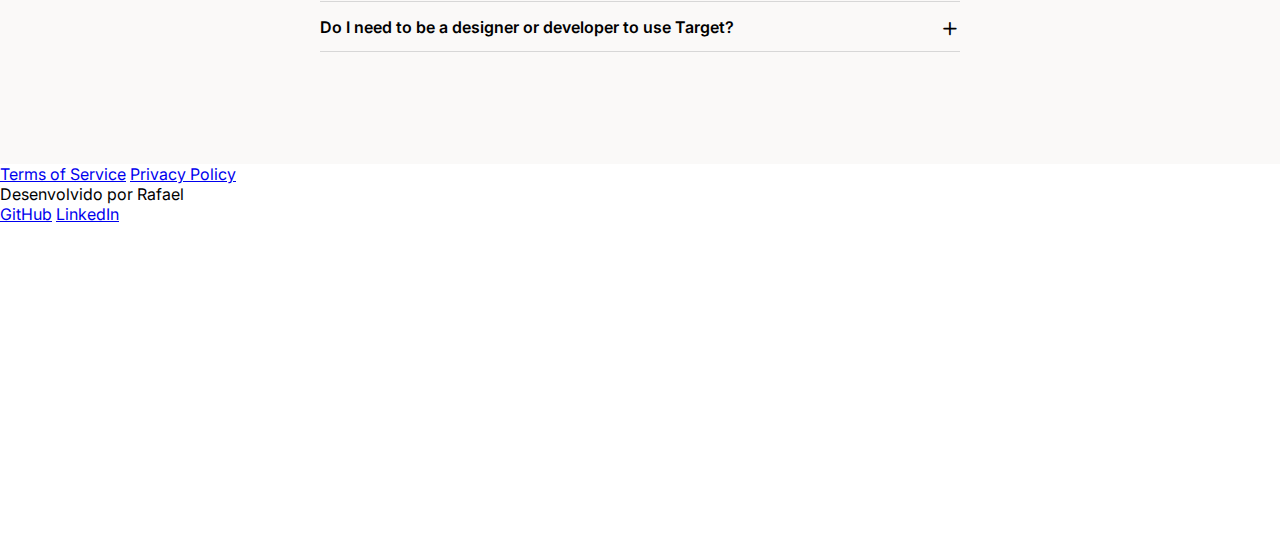
==== commit 21f8db4c: "feat: HTML do footer" ====
--- a/landing_page01/index.html
+++ b/landing_page01/index.html
@@ -142,5 +142,19 @@
       </section>
     </div>
   </main>
+
+  <footer>
+    <div class="footer_terms">
+      <a href="#">Terms of Service</a>
+      <a href="#">Privacy Policy</a>
+    </div>
+    <div class="author_bg">
+      <p class="author_name">Desenvolvido por Rafael</p>
+      <div class="author_contacts">
+        <a href="https://github.com/Rafaelqueirozz">GitHub</a>
+        <a href="https://www.linkedin.com/in/rafael-queirozz/">LinkedIn</a>
+      </div>
+    </div>
+  </footer>
 </body>
 </html>